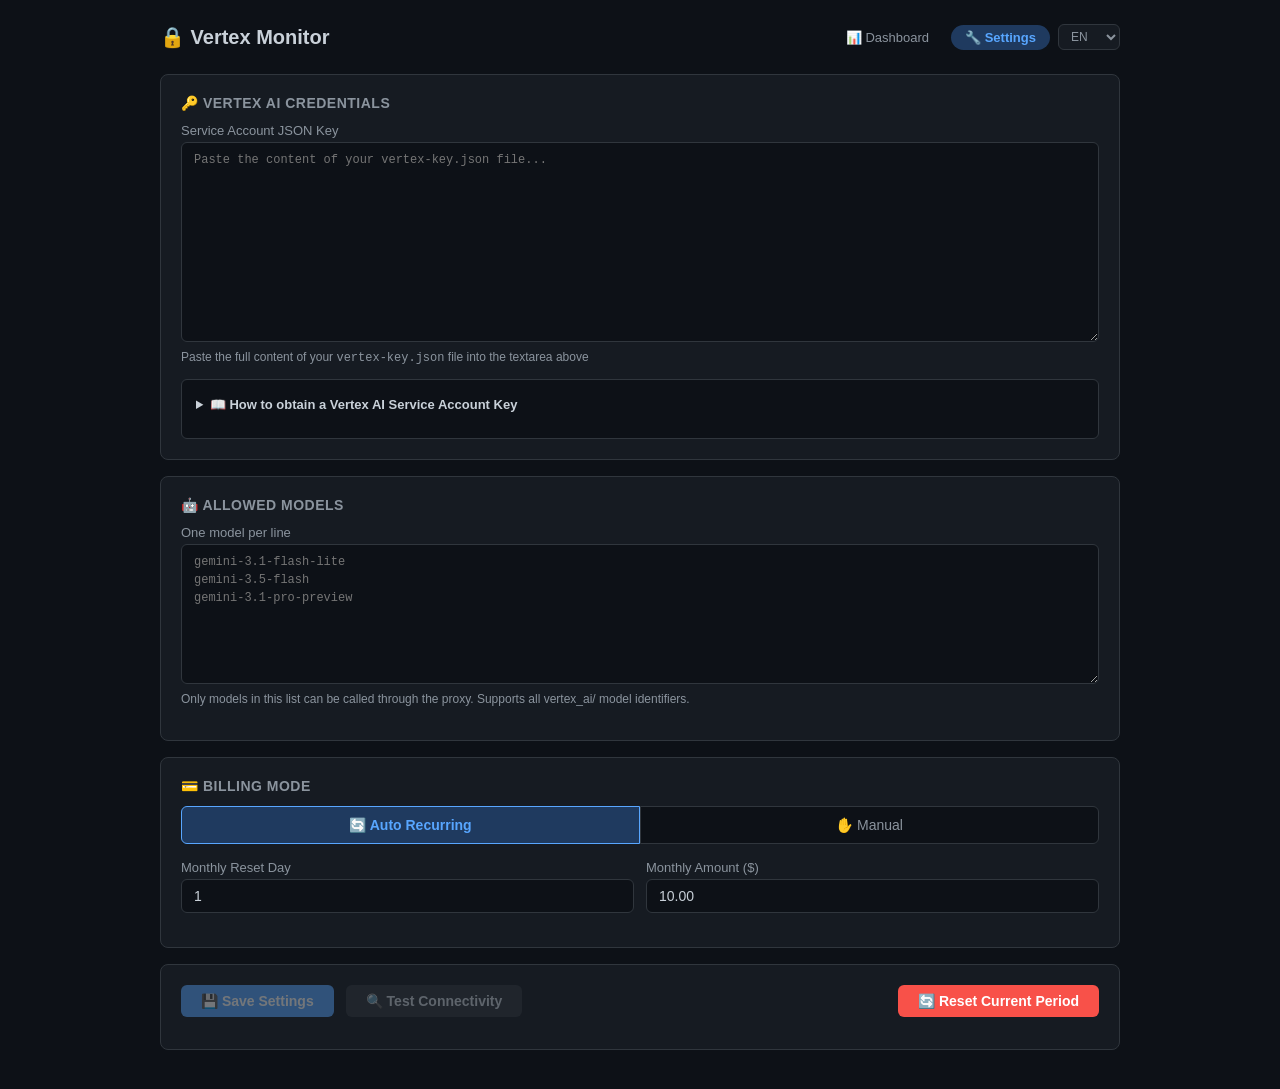
==== static/settings.html @ b78a031e "feat: dual-page UI + i18n + settings + charts + SSE proxy - Dashboard: balance overview, Chart.js do" ====
<!DOCTYPE html>
<html lang="en">
<head>
<meta charset="UTF-8">
<meta name="viewport" content="width=device-width, initial-scale=1.0">
<title data-i18n="nav_title">Vertex Monitor · Settings</title>
<style>
  :root {
    --bg: #0d1117; --card: #161b22; --border: #30363d;
    --text: #c9d1d9; --muted: #8b949e; --accent: #58a6ff;
    --green: #3fb950; --yellow: #d2991d; --red: #f85149; --radius: 8px;
  }
  * { margin: 0; padding: 0; box-sizing: border-box; }
  body {
    font-family: -apple-system, BlinkMacSystemFont, 'Segoe UI', sans-serif;
    background: var(--bg); color: var(--text);
    min-height: 100vh; padding: 24px;
  }
  .container { max-width: 960px; margin: 0 auto; }

  .nav { display: flex; align-items: center; gap: 16px; margin-bottom: 24px; }
  .nav h1 { font-size: 20px; margin: 0; }
  .nav-links { display: flex; gap: 8px; margin-left: auto; align-items: center; }
  .nav-links a {
    padding: 5px 14px; border-radius: 20px;
    font-size: 13px; text-decoration: none; color: var(--muted);
    transition: all 0.15s;
  }
  .nav-links a:hover { color: var(--text); background: var(--card); }
  .nav-links a.active { color: var(--accent); background: #1f3a5f; font-weight: 600; }

  .lang-select {
    width: auto; padding: 4px 8px;
    background: var(--card); border: 1px solid var(--border);
    border-radius: 6px; color: var(--muted); font-size: 12px;
    cursor: pointer; outline: none;
  }
  .lang-select:focus { border-color: var(--accent); }

  h2 { font-size: 14px; color: var(--muted); text-transform: uppercase; letter-spacing: 0.5px; margin-bottom: 12px; }

  .card { background: var(--card); border: 1px solid var(--border); border-radius: var(--radius); padding: 20px; margin-bottom: 16px; }

  .form-group { margin-bottom: 14px; }
  label { display: block; font-size: 13px; color: var(--muted); margin-bottom: 4px; }
  input, textarea, select {
    width: 100%; padding: 8px 12px; background: var(--bg);
    border: 1px solid var(--border); border-radius: 6px;
    color: var(--text); font-size: 14px; font-family: inherit;
  }
  textarea {
    min-height: 120px; resize: vertical;
    font-family: 'SF Mono', 'Fira Code', monospace; font-size: 12px; line-height: 1.5;
  }
  textarea.key-area { min-height: 200px; }
  textarea.model-area { min-height: 140px; }
  input[type="date"] { color-scheme: dark; cursor: pointer; }
  input[type="date"]::-webkit-calendar-picker-indicator { filter: invert(0.7); cursor: pointer; }
  .form-row { display: flex; gap: 12px; }
  .form-row > * { flex: 1; }

  .mode-tabs { display: flex; gap: 0; margin-bottom: 16px; }
  .mode-tab {
    flex: 1; padding: 10px; text-align: center; cursor: pointer;
    background: var(--bg); border: 1px solid var(--border); color: var(--muted);
    font-size: 14px; transition: all 0.15s;
  }
  .mode-tab:first-child { border-radius: 6px 0 0 6px; }
  .mode-tab:last-child { border-radius: 0 6px 6px 0; }
  .mode-tab.active { background: #1f3a5f; border-color: var(--accent); color: var(--accent); font-weight: 600; }

  .key-status { display: inline-flex; align-items: center; gap: 6px; padding: 4px 12px; border-radius: 12px; font-size: 12px; font-weight: 600; }
  .key-status.ok { background: #1a3a1a; color: var(--green); }
  .key-status.none { background: var(--bg); color: var(--muted); border: 1px solid var(--border); }

  .help-box { background: var(--bg); border: 1px solid var(--border); border-radius: 6px; padding: 14px; margin-top: 12px; font-size: 13px; color: var(--muted); line-height: 1.7; }
  .help-box strong { color: var(--text); }
  .help-box code { background: var(--card); padding: 1px 6px; border-radius: 4px; font-size: 12px; color: var(--accent); }
  .help-box ol, .help-box ul { padding-left: 20px; margin: 6px 0; }
  .help-box li { margin-bottom: 3px; }
  .help-box a { color: var(--accent); }

  .btn { padding: 8px 20px; border: none; border-radius: 6px; font-size: 14px; font-weight: 600; cursor: pointer; transition: opacity 0.15s; }
  .btn:disabled { opacity: 0.4; cursor: not-allowed; }
  .btn:not(:disabled):hover { opacity: 0.85; }
  .btn-primary { background: var(--accent); color: #fff; }
  .btn-danger { background: var(--red); color: #fff; }
  .btn-secondary { background: var(--border); color: var(--text); }

  .btn-row { display: flex; gap: 12px; align-items: center; flex-wrap: wrap; }
  .btn-row .spacer { flex: 1; }
  #testResult { font-size: 13px; line-height: 1.5; }
  .hint { font-size: 12px; color: var(--yellow); display: none; }

  .modal-overlay { display: none; position: fixed; top: 0; left: 0; width: 100%; height: 100%; background: rgba(0,0,0,0.65); z-index: 1000; align-items: center; justify-content: center; }
  .modal-overlay.show { display: flex; }
  .modal { background: var(--card); border: 1px solid var(--border); border-radius: 12px; padding: 28px; max-width: 400px; width: 90%; text-align: center; }
  .modal .icon { font-size: 40px; margin-bottom: 12px; }
  .modal .msg { font-size: 15px; margin-bottom: 16px; color: var(--text); }
  .modal .btn { min-width: 100px; }

  @media (max-width: 640px) { .form-row { flex-direction: column; } }
</style>
<script src="/static/i18n.js"></script>
</head>
<body>
<div class="container">
  <div class="nav">
    <h1>🔒 <span data-i18n="nav_title">Vertex Monitor</span></h1>
    <div class="nav-links">
      <a href="/">📊 <span data-i18n="nav_dashboard">Dashboard</span></a>
      <a href="/settings" class="active">🔧 <span data-i18n="nav_settings">Settings</span></a>
      <select class="lang-select" onchange="i18n.setLang(this.value)">
        <option value="en">EN</option>
        <option value="zh-CN">中文</option>
      </select>
    </div>
  </div>

  <!-- Vertex Credentials -->
  <div class="card">
    <h2>🔑 <span data-i18n="key_title">Vertex AI Credentials</span> <span id="keyStatusBadge"></span></h2>
    <div class="form-group">
      <label data-i18n="key_label">Service Account JSON Key</label>
      <textarea class="key-area" id="keyJson" data-i18n="key_placeholder" placeholder="Paste the content of your vertex-key.json file..." oninput="onDirty()"></textarea>
      <div style="font-size:12px;color:var(--muted);margin-top:4px;">
        <span data-i18n="key_hint">Paste the full content of your</span> <code>vertex-key.json</code> <span data-i18n="key_hint_file">file into the textarea above</span>
      </div>
    </div>

    <details class="help-box" style="cursor:pointer;">
      <summary style="font-weight:600;color:var(--text);margin-bottom:8px;">📖 <span data-i18n="key_help_title">How to obtain a Vertex AI Service Account Key</span></summary>
      <ol>
        <li><span data-i18n="key_help_step1">Open</span> <a href="https://console.cloud.google.com/apis/credentials" target="_blank" rel="noopener">Google Cloud Console → Credentials</a></li>
        <li data-i18n="key_help_step2">Select your project (e.g. ai-project-384207)</li>
        <li data-i18n="key_help_step3">Click Create Credentials → Service Account</li>
        <li data-i18n="key_help_step4">Name your service account (e.g. vertex-monitor), click Create</li>
        <li data-i18n="key_help_step5">Assign role: Vertex AI User (or Vertex AI Administrator)</li>
        <li data-i18n="key_help_step6">After creation, click the account → Keys tab</li>
        <li data-i18n="key_help_step7">Click Add Key → Create New Key, choose JSON format</li>
        <li data-i18n="key_help_step8">Download the file, open it in a text editor, copy all content and paste above</li>
      </ol>
      <p style="margin-top:8px;font-size:12px;">⚠️ <span data-i18n="key_help_security">Security notice: The key is stored only inside the local Docker container and is never uploaded to external services.</span></p>
    </details>
  </div>

  <!-- Models -->
  <div class="card">
    <h2>🤖 <span data-i18n="models_title">Allowed Models</span></h2>
    <div class="form-group">
      <label data-i18n="models_label">One model per line</label>
      <textarea class="model-area" id="modelList" placeholder="gemini-3.1-flash-lite&#10;gemini-3.5-flash&#10;gemini-3.1-pro-preview" oninput="onDirty()"></textarea>
      <div style="font-size:12px;color:var(--muted);margin-top:4px;" data-i18n="models_hint">
        Only models in this list can be called through the proxy. Supports all vertex_ai/ model identifiers.
      </div>
    </div>
  </div>

  <!-- Billing -->
  <div class="card">
    <h2>💳 <span data-i18n="billing_title">Billing Mode</span></h2>
    <div class="mode-tabs">
      <div class="mode-tab active" id="tabAuto" onclick="switchMode('auto_recurring')">🔄 <span data-i18n="billing_auto">Auto Recurring</span></div>
      <div class="mode-tab" id="tabManual" onclick="switchMode('manual')">✋ <span data-i18n="billing_manual">Manual</span></div>
    </div>

    <div id="panelAuto">
      <div class="form-row">
        <div class="form-group">
          <label data-i18n="billing_reset_day">Monthly Reset Day</label>
          <input type="number" id="auto_reset_day" min="1" max="28" value="1" oninput="onDirty()">
        </div>
        <div class="form-group">
          <label data-i18n="billing_monthly_amount">Monthly Amount ($)</label>
          <input type="number" id="auto_monthly_amount" step="0.01" min="0" value="10.00" oninput="onDirty()">
        </div>
      </div>
    </div>

    <div id="panelManual" style="display:none">
      <div class="form-row">
        <div class="form-group">
          <label data-i18n="billing_balance">Balance ($)</label>
          <input type="number" id="manual_balance" step="0.01" min="0" value="10.00" oninput="onDirty()">
        </div>
        <div class="form-group">
          <label data-i18n="billing_expiry">Expiry Date</label>
          <input type="date" id="manual_expires_at" onchange="onDirty()">
        </div>
      </div>
    </div>
  </div>

  <!-- Actions -->
  <div class="card">
    <div class="btn-row">
      <button class="btn btn-primary" id="saveBtn" onclick="saveAll()" disabled>💾 <span data-i18n="btn_save">Save Settings</span></button>
      <span class="hint" id="dirtyHint">⚠ <span data-i18n="hint_unsaved">Unsaved changes</span></span>
      <button class="btn btn-secondary" id="testBtn" onclick="testAndSave()" disabled>🔍 <span data-i18n="btn_test">Test Connectivity</span></button>
      <span class="spacer"></span>
      <button class="btn btn-danger" onclick="resetNow()">🔄 <span data-i18n="btn_reset">Reset Current Period</span></button>
    </div>
    <div id="testResult" style="margin-top:12px;"></div>
  </div>
</div>

<div class="modal-overlay" id="notifyModal" onclick="closeNotify(event)">
  <div class="modal" onclick="event.stopPropagation()">
    <div class="icon" id="notifyIcon"></div>
    <div class="msg" id="notifyMsg"></div>
    <button class="btn btn-primary" onclick="closeNotify()">OK</button>
  </div>
</div>

<script>
(function(){
  var sel = document.querySelector('.lang-select');
  sel.value = i18n.getLang();
})();

var currentMode = 'auto_recurring';
var dirty = false;
var hasKey = false;
var initialModels = [];
var initialKeyLoaded = false;

function updateButtonStates() {
  var keyFilled = document.getElementById('keyJson').value.trim().length > 0;
  var modelsText = document.getElementById('modelList').value.trim();
  var modelsExist = modelsText.length > 0;
  document.getElementById('saveBtn').disabled = !dirty;
  document.getElementById('testBtn').disabled = !((keyFilled || hasKey) && modelsExist);
  document.getElementById('dirtyHint').style.display = dirty ? 'inline' : 'none';
}

function onDirty() { dirty = true; updateButtonStates(); }
document.getElementById('keyJson').addEventListener('input', updateButtonStates);
document.getElementById('modelList').addEventListener('input', updateButtonStates);

async function init() { await loadSettings(); await loadBilling(); }

async function loadSettings() {
  try {
    var r = await fetch('/api/settings');
    var d = await r.json();
    hasKey = d.has_key;
    var badge = document.getElementById('keyStatusBadge');
    if (d.has_key) {
      badge.innerHTML = '<span class="key-status ok">✅ ' + escHtml(d.key_preview) + '</span>';
    } else {
      badge.innerHTML = '<span class="key-status none">⚠ ' + i18n.t('key_status_none') + '</span>';
    }
    if (d.key_content) document.getElementById('keyJson').value = d.key_content;
    initialModels = d.models || [];
    document.getElementById('modelList').value = initialModels.join('\n');
    initialKeyLoaded = true;
    dirty = false;
    updateButtonStates();
  } catch(e) { console.error(e); }
}

async function loadBilling() {
  try {
    var r = await fetch('/api/config');
    var d = await r.json();
    currentMode = d.billing.mode;
    document.getElementById('auto_reset_day').value = d.billing.auto_reset_day;
    document.getElementById('auto_monthly_amount').value = d.billing.auto_monthly_amount;
    document.getElementById('manual_balance').value = d.billing.manual_balance;
    document.getElementById('manual_expires_at').value = d.billing.manual_expires_at ? d.billing.manual_expires_at.slice(0,10) : '';
    switchTabUI(currentMode);
  } catch(e) { console.error(e); }
}
init();

function switchMode(mode) { currentMode = mode; dirty = true; updateButtonStates(); switchTabUI(mode); }
function switchTabUI(mode) {
  document.getElementById('tabAuto').className = 'mode-tab' + (mode==='auto_recurring'?' active':'');
  document.getElementById('tabManual').className = 'mode-tab' + (mode==='manual'?' active':'');
  document.getElementById('panelAuto').style.display = mode==='auto_recurring'?'block':'none';
  document.getElementById('panelManual').style.display = mode==='manual'?'block':'none';
}

function validate() {
  var errors = [];
  var modelsText = document.getElementById('modelList').value.trim();
  if (!modelsText) errors.push(i18n.t('val_model_empty'));
  var keyJson = document.getElementById('keyJson').value.trim();
  if (keyJson) {
    try {
      var parsed = JSON.parse(keyJson);
      if (!parsed.private_key && !parsed.client_email) errors.push(i18n.t('val_key_missing_fields'));
    } catch(e) { errors.push(i18n.t('val_key_invalid_json') + ': ' + e.message); }
  }
  if (currentMode === 'auto_recurring') {
    var day = parseInt(document.getElementById('auto_reset_day').value);
    if (isNaN(day) || day<1 || day>28) errors.push(i18n.t('val_reset_day_range'));
    var amt = parseFloat(document.getElementById('auto_monthly_amount').value);
    if (isNaN(amt) || amt<0) errors.push(i18n.t('val_amount_nonnegative'));
  } else {
    var bal = parseFloat(document.getElementById('manual_balance').value);
    if (isNaN(bal) || bal<0) errors.push(i18n.t('val_amount_nonnegative'));
    if (!document.getElementById('manual_expires_at').value) errors.push(i18n.t('val_expiry_required'));
  }
  return { valid: errors.length===0, errors: errors };
}

async function saveAll() {
  var v = validate();
  if (!v.valid) { notify('⚠️', i18n.t('val_fix_errors') + ':<br><br>' + v.errors.map(function(e){return '· '+e;}).join('<br>')); return; }
  var modelsText = document.getElementById('modelList').value.trim();
  var newModels = modelsText.split('\n').map(function(s){return s.trim();}).filter(function(s){return s;});
  var keyJson = document.getElementById('keyJson').value.trim();
  var changed = JSON.stringify(newModels)!==JSON.stringify(initialModels) || keyJson.length>0;
  if (changed) {
    try {
      var body = {models:newModels};
      if (keyJson) body.vertex_key_json = keyJson;
      var r = await fetch('/api/settings', {method:'POST',headers:{'Content-Type':'application/json'},body:JSON.stringify(body)});
      var d = await r.json();
      if (!d.ok) { var em = d.detail?(d.detail.message||d.detail.error||JSON.stringify(d.detail)):'Unknown'; notify('❌', i18n.t('val_save_failed')+': '+em); return; }
      initialModels = newModels;
      if (keyJson) { hasKey = true; document.getElementById('keyJson').value = ''; }
    } catch(e) { notify('❌', i18n.t('val_network_error')); return; }
  }
  var bb = {mode:currentMode};
  if (currentMode==='auto_recurring') {
    bb.auto_reset_day = parseInt(document.getElementById('auto_reset_day').value);
    bb.auto_monthly_amount = parseFloat(document.getElementById('auto_monthly_amount').value);
  } else {
    bb.manual_balance = parseFloat(document.getElementById('manual_balance').value);
    bb.manual_expires_at = document.getElementById('manual_expires_at').value;
  }
  try {
    var r2 = await fetch('/api/config', {method:'POST',headers:{'Content-Type':'application/json'},body:JSON.stringify(bb)});
    var d2 = await r2.json();
    if (d2.ok) { dirty=false; updateButtonStates(); notify('✅', i18n.t('notify_saved')); }
    else { notify('❌', i18n.t('val_billing_failed')); }
  } catch(e) { notify('❌', i18n.t('val_network_error')); }
}

async function testAndSave() {
  var v = validate();
  if (!v.valid) { notify('⚠️', i18n.t('val_fix_errors')+':<br><br>'+v.errors.map(function(e){return '· '+e;}).join('<br>')); return; }
  var btn = document.getElementById('testBtn');
  var result = document.getElementById('testResult');
  btn.disabled = true; btn.textContent = '⏳ ' + i18n.t('btn_saving'); result.innerHTML = '';
  var modelsText = document.getElementById('modelList').value.trim();
  var newModels = modelsText.split('\n').map(function(s){return s.trim();}).filter(function(s){return s;});
  var keyJson = document.getElementById('keyJson').value.trim();
  try {
    var body = {models:newModels};
    if (keyJson) body.vertex_key_json = keyJson;
    var sr = await fetch('/api/settings', {method:'POST',headers:{'Content-Type':'application/json'},body:JSON.stringify(body)});
    var sd = await sr.json();
    if (!sd.ok) { var em = sd.detail?(sd.detail.message||sd.detail.error||JSON.stringify(sd.detail)):'Unknown'; result.innerHTML = '<span style="color:var(--red)">❌ '+i18n.t('test_fail_save')+': '+escHtml(em)+'</span>'; updateButtonStates(); btn.textContent = '🔍 '+i18n.t('btn_test'); return; }
    initialModels = newModels;
    if (keyJson) { hasKey = true; document.getElementById('keyJson').value = ''; }
    btn.textContent = '⏳ ' + i18n.t('btn_testing');
    var tr = await fetch('/api/test', {method:'POST'});
    if (tr.ok) {
      var td = await tr.json();
      result.innerHTML = '<span style="color:var(--green)">✅ '+i18n.t('test_ok')+'</span> &nbsp;<span style="color:var(--muted)">'+escHtml(td.model)+': "'+escHtml(td.response)+'"</span>';
    } else {
      var te = await tr.json();
      result.innerHTML = '<span style="color:var(--red)">❌ '+i18n.t('test_fail_conn')+'</span> &nbsp;<span style="color:var(--muted)">'+escHtml(te.error||te.detail||'Unknown')+'</span>';
    }
  } catch(e) { result.innerHTML = '<span style="color:var(--red)">❌ '+i18n.t('test_fail_net')+'</span>'; }
  dirty = false; updateButtonStates(); btn.textContent = '🔍 '+i18n.t('btn_test');
}

async function resetNow() {
  if (!confirm(i18n.t('common_confirm_reset'))) return;
  try { await fetch('/api/reset',{method:'POST'}); notify('✅', i18n.t('notify_reset')); await loadBilling(); }
  catch(e) { notify('❌', i18n.t('val_network_error')); }
}

function notify(icon, msg) {
  document.getElementById('notifyIcon').textContent = icon;
  document.getElementById('notifyMsg').innerHTML = msg;
  document.getElementById('notifyModal').classList.add('show');
}
function closeNotify(e) {
  if (e && e.target !== document.getElementById('notifyModal')) return;
  document.getElementById('notifyModal').classList.remove('show');
}
function escHtml(s) { var d = document.createElement('div'); d.textContent = s; return d.innerHTML; }
document.addEventListener('keydown', function(e) { if (e.key==='Escape') closeNotify(); });
</script>
</body>
</html>
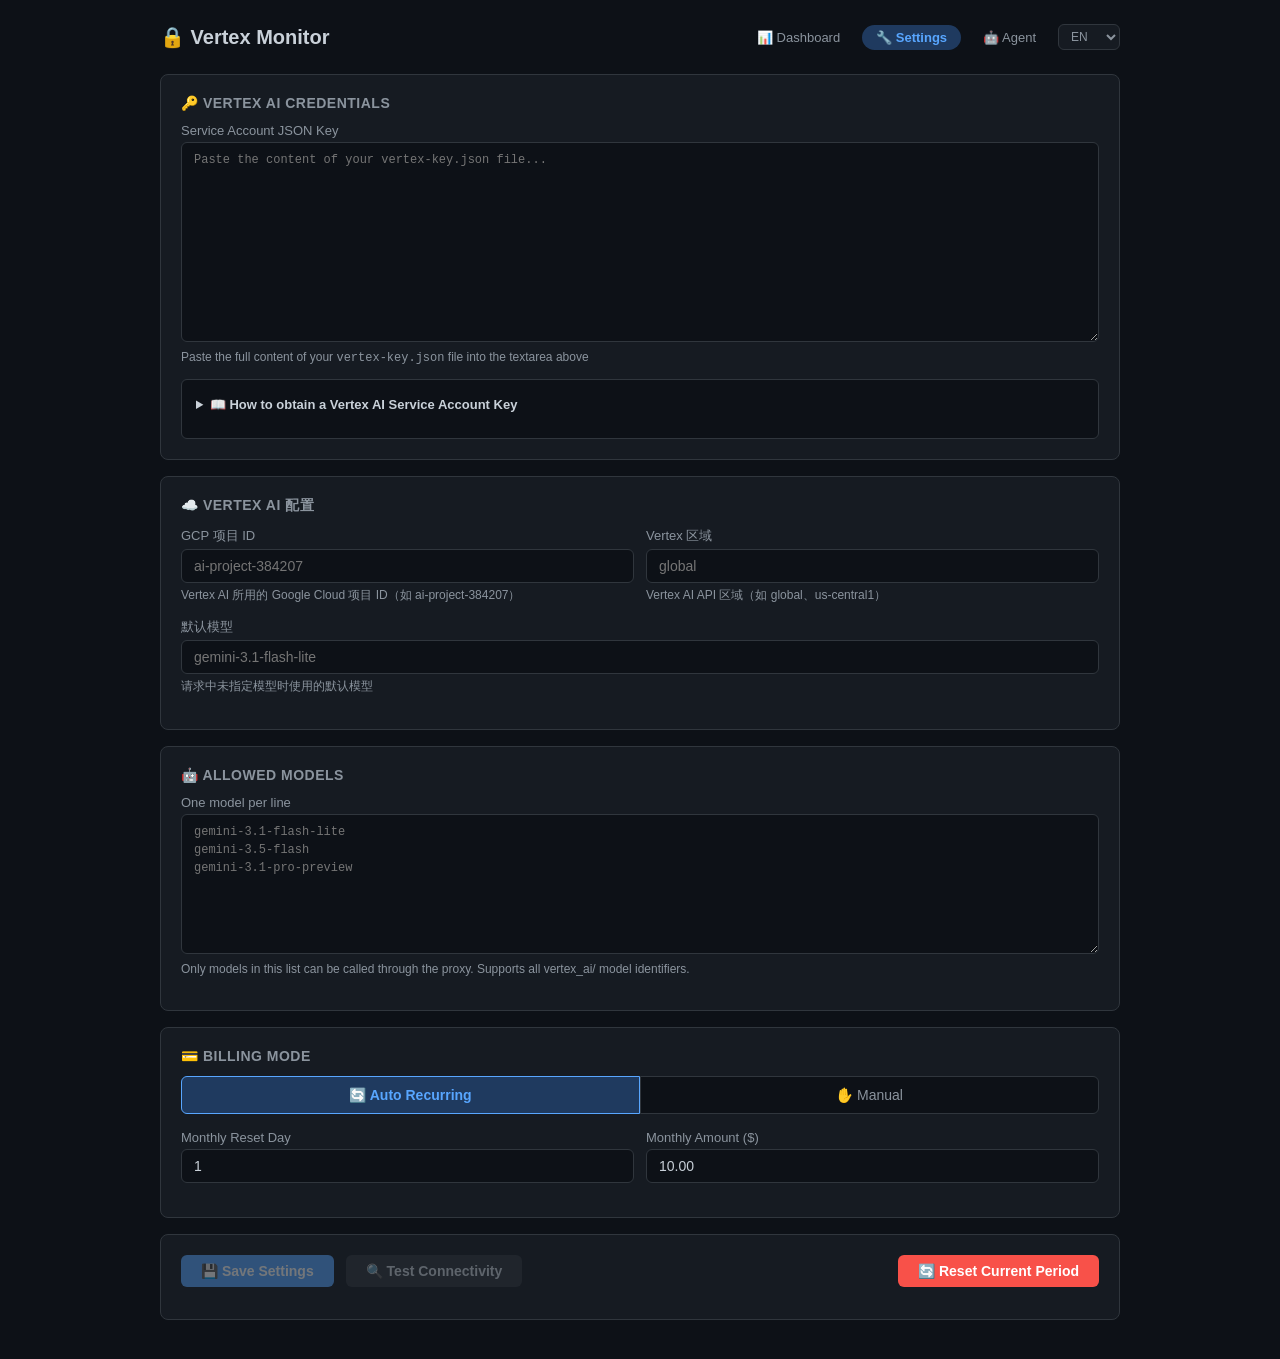
==== commit 7e9dd0ce: "feat: move config to Settings UI + GitHub Release workflow - Move all config.json fields (vertex_pro" ====
--- a/static/settings.html
+++ b/static/settings.html
@@ -11,6 +11,7 @@
     --green: #3fb950; --yellow: #d2991d; --red: #f85149; --radius: 8px;
   }
   * { margin: 0; padding: 0; box-sizing: border-box; }
+  .i18n-hide { visibility: hidden; }
   body {
     font-family: -apple-system, BlinkMacSystemFont, 'Segoe UI', sans-serif;
     background: var(--bg); color: var(--text);
@@ -43,7 +44,7 @@
 
   .form-group { margin-bottom: 14px; }
   label { display: block; font-size: 13px; color: var(--muted); margin-bottom: 4px; }
-  input, textarea, select {
+  input, textarea, select:not(.lang-select) {
     width: 100%; padding: 8px 12px; background: var(--bg);
     border: 1px solid var(--border); border-radius: 6px;
     color: var(--text); font-size: 14px; font-family: inherit;
@@ -92,6 +93,26 @@
   #testResult { font-size: 13px; line-height: 1.5; }
   .hint { font-size: 12px; color: var(--yellow); display: none; }
 
+  .help-icon {
+    display: inline-flex; align-items: center; justify-content: center;
+    width: 16px; height: 16px; border-radius: 50%;
+    background: var(--border); color: var(--muted);
+    font-size: 11px; font-weight: 700; cursor: pointer;
+    margin-left: 4px; vertical-align: middle; transition: all 0.15s;
+  }
+  .help-icon:hover { background: var(--accent); color: #fff; }
+
+  .content-modal .modal { max-width: 560px; text-align: left; }
+  .content-modal .modal-title { font-size: 16px; font-weight: 700; margin-bottom: 16px; color: var(--text); }
+  .content-modal .modal-body { font-size: 13px; color: var(--muted); line-height: 1.7; max-height: 60vh; overflow-y: auto; }
+  .content-modal .modal-body strong { color: var(--text); }
+  .content-modal .modal-body code { background: var(--bg); padding: 1px 6px; border-radius: 4px; font-size: 12px; color: var(--accent); }
+  .content-modal .modal-body pre { background: var(--bg); border: 1px solid var(--border); border-radius: 6px; padding: 12px; overflow-x: auto; margin: 8px 0; }
+  .content-modal .modal-body pre code { background: none; padding: 0; font-size: 12px; line-height: 1.5; }
+  .content-modal .modal-body ol, .content-modal .modal-body ul { padding-left: 20px; margin: 6px 0; }
+  .content-modal .modal-body li { margin-bottom: 4px; }
+  .content-modal .modal-body a { color: var(--accent); }
+
   .modal-overlay { display: none; position: fixed; top: 0; left: 0; width: 100%; height: 100%; background: rgba(0,0,0,0.65); z-index: 1000; align-items: center; justify-content: center; }
   .modal-overlay.show { display: flex; }
   .modal { background: var(--card); border: 1px solid var(--border); border-radius: 12px; padding: 28px; max-width: 400px; width: 90%; text-align: center; }
@@ -102,14 +123,16 @@
   @media (max-width: 640px) { .form-row { flex-direction: column; } }
 </style>
 <script src="/static/i18n.js"></script>
+<script>if(i18n.getLang()!=='en'){i18n.applyAll()}</script>
 </head>
-<body>
+<body class="i18n-hide">
 <div class="container">
   <div class="nav">
     <h1>🔒 <span data-i18n="nav_title">Vertex Monitor</span></h1>
     <div class="nav-links">
       <a href="/">📊 <span data-i18n="nav_dashboard">Dashboard</span></a>
       <a href="/settings" class="active">🔧 <span data-i18n="nav_settings">Settings</span></a>
+      <a href="javascript:void(0)" onclick="showAgentHelp()">🤖 <span data-i18n="nav_agent">Agent</span></a>
       <select class="lang-select" onchange="i18n.setLang(this.value)">
         <option value="en">EN</option>
         <option value="zh-CN">中文</option>
@@ -144,6 +167,28 @@
     </details>
   </div>
 
+  <!-- Vertex Configuration -->
+  <div class="card">
+    <h2>☁️ <span data-i18n="vertex_config_title">Vertex AI Configuration</span></h2>
+    <div class="form-row">
+      <div class="form-group">
+        <label data-i18n="vertex_project_label">GCP Project ID</label>
+        <input type="text" id="vertexProject" placeholder="ai-project-384207" oninput="onDirty()">
+        <div style="font-size:12px;color:var(--muted);margin-top:4px;" data-i18n="vertex_project_hint">The Google Cloud project ID for Vertex AI</div>
+      </div>
+      <div class="form-group">
+        <label data-i18n="vertex_location_label">Vertex Location</label>
+        <input type="text" id="vertexLocation" placeholder="global" oninput="onDirty()">
+        <div style="font-size:12px;color:var(--muted);margin-top:4px;" data-i18n="vertex_location_hint">Region for Vertex AI API</div>
+      </div>
+    </div>
+    <div class="form-group">
+      <label data-i18n="vertex_model_label">Default Model</label>
+      <input type="text" id="vertexModel" placeholder="gemini-3.1-flash-lite" oninput="onDirty()">
+      <div style="font-size:12px;color:var(--muted);margin-top:4px;" data-i18n="vertex_model_hint">The default model used when no model is specified</div>
+    </div>
+  </div>
+
   <!-- Models -->
   <div class="card">
     <h2>🤖 <span data-i18n="models_title">Allowed Models</span></h2>
@@ -180,7 +225,7 @@
     <div id="panelManual" style="display:none">
       <div class="form-row">
         <div class="form-group">
-          <label data-i18n="billing_balance">Balance ($)</label>
+          <label><span data-i18n="billing_balance">Balance ($)</span> <span class="help-icon" onclick="showBalanceHelp()">?</span></label>
           <input type="number" id="manual_balance" step="0.01" min="0" value="10.00" oninput="onDirty()">
         </div>
         <div class="form-group">
@@ -212,8 +257,20 @@
   </div>
 </div>
 
+<div class="modal-overlay content-modal" id="helpModal" onclick="closeHelp(event)">
+  <div class="modal" onclick="event.stopPropagation()">
+    <div class="modal-title" id="helpTitle"></div>
+    <div class="modal-body" id="helpBody"></div>
+    <div style="text-align:center;margin-top:16px;">
+      <button class="btn btn-primary" onclick="closeHelp()">OK</button>
+    </div>
+  </div>
+</div>
+
 <script>
 (function(){
+  i18n.applyAll();
+  document.body.classList.remove('i18n-hide');
   var sel = document.querySelector('.lang-select');
   sel.value = i18n.getLang();
 })();
@@ -253,6 +310,9 @@
     if (d.key_content) document.getElementById('keyJson').value = d.key_content;
     initialModels = d.models || [];
     document.getElementById('modelList').value = initialModels.join('\n');
+    document.getElementById('vertexProject').value = d.vertex_project || '';
+    document.getElementById('vertexLocation').value = d.vertex_location || '';
+    document.getElementById('vertexModel').value = d.vertex_model || '';
     initialKeyLoaded = true;
     dirty = false;
     updateButtonStates();
@@ -314,7 +374,12 @@
   var changed = JSON.stringify(newModels)!==JSON.stringify(initialModels) || keyJson.length>0;
   if (changed) {
     try {
-      var body = {models:newModels};
+      var body = {
+        models: newModels,
+        vertex_project: document.getElementById('vertexProject').value.trim(),
+        vertex_location: document.getElementById('vertexLocation').value.trim(),
+        vertex_model: document.getElementById('vertexModel').value.trim(),
+      };
       if (keyJson) body.vertex_key_json = keyJson;
       var r = await fetch('/api/settings', {method:'POST',headers:{'Content-Type':'application/json'},body:JSON.stringify(body)});
       var d = await r.json();
@@ -349,7 +414,12 @@
   var newModels = modelsText.split('\n').map(function(s){return s.trim();}).filter(function(s){return s;});
   var keyJson = document.getElementById('keyJson').value.trim();
   try {
-    var body = {models:newModels};
+    var body = {
+      models: newModels,
+      vertex_project: document.getElementById('vertexProject').value.trim(),
+      vertex_location: document.getElementById('vertexLocation').value.trim(),
+      vertex_model: document.getElementById('vertexModel').value.trim(),
+    };
     if (keyJson) body.vertex_key_json = keyJson;
     var sr = await fetch('/api/settings', {method:'POST',headers:{'Content-Type':'application/json'},body:JSON.stringify(body)});
     var sd = await sr.json();
@@ -385,7 +455,57 @@
   document.getElementById('notifyModal').classList.remove('show');
 }
 function escHtml(s) { var d = document.createElement('div'); d.textContent = s; return d.innerHTML; }
-document.addEventListener('keydown', function(e) { if (e.key==='Escape') closeNotify(); });
+document.addEventListener('keydown', function(e) { if (e.key==='Escape') { closeNotify(); closeHelp(); } });
+
+function openHelp(title, bodyHtml) {
+  document.getElementById('helpTitle').textContent = title;
+  document.getElementById('helpBody').innerHTML = bodyHtml;
+  document.getElementById('helpModal').classList.add('show');
+}
+function closeHelp(e) {
+  if (e && e.target !== document.getElementById('helpModal')) return;
+  document.getElementById('helpModal').classList.remove('show');
+}
+
+function showBalanceHelp() {
+  openHelp(i18n.t('balance_help_title'),
+    '<ol>' +
+    '<li>' + i18n.t('balance_help_step1') + ' <a href="https://console.cloud.google.com/billing" target="_blank" rel="noopener">Google Cloud Console → Billing</a></li>' +
+    '<li>' + i18n.t('balance_help_step2') + '</li>' +
+    '<li>' + i18n.t('balance_help_step3') + '</li>' +
+    '<li>' + i18n.t('balance_help_step4') + '</li>' +
+    '</ol>' +
+    '<p style="margin-top:10px;">💡 <strong>' + i18n.t('balance_help_tip_label') + '</strong> ' + i18n.t('balance_help_tip') + '</p>'
+  );
+}
+
+function showAgentHelp() {
+  openHelp(i18n.t('agent_help_title'),
+    '<p>' + i18n.t('agent_help_desc') + '</p>' +
+    '<p style="margin-top:8px;"><strong>' + i18n.t('agent_help_endpoint') + ':</strong> <code>POST /v1/chat/completions</code></p>' +
+    '<p style="margin-top:14px;"><strong>' + i18n.t('agent_help_hermes') + '</strong></p>' +
+    '<ol>' +
+    '<li>' + i18n.t('agent_help_step1') + '</li>' +
+    '<li>' + i18n.t('agent_help_step2') + '</li>' +
+    '</ol>' +
+    '<pre><code>' + i18n.t('agent_help_config') + '</code></pre>' +
+    '<p style="margin-top:4px;">3. ' + i18n.t('agent_help_step3') + '</p>' +
+    '<p style="margin-top:10px;">💡 <strong>' + i18n.t('agent_help_note_label') + '</strong> ' + i18n.t('agent_help_note') + '</p>' +
+    '<hr style="border:none;border-top:1px solid var(--border);margin:16px 0;">' +
+    '<p><strong>' + i18n.t('agent_help_skill_title') + '</strong></p>' +
+    '<p style="margin-top:4px;">' + i18n.t('agent_help_skill_desc') + '</p>' +
+    '<p style="margin-top:12px;"><strong>' + i18n.t('agent_help_skill_install') + '</strong></p>' +
+    '<p style="margin-top:4px;">' + i18n.t('agent_help_skill_install_desc') + '</p>' +
+    '<pre><code>' + i18n.t('agent_help_skill_install_claude') + ':  ~/.claude/skills/vertex-monitor/SKILL.md\n' + i18n.t('agent_help_skill_install_hermes') + ':    ~/.hermes/skills/vertex-monitor/SKILL.md\n' + i18n.t('agent_help_skill_install_generic') + ':  &lt;project&gt;/.agents/skills/vertex-monitor/SKILL.md</code></pre>' +
+    '<p style="margin-top:12px;"><strong>' + i18n.t('agent_help_skill_usage') + '</strong></p>' +
+    '<p style="margin-top:4px;">' + i18n.t('agent_help_skill_usage_desc') + '</p>' +
+    '<ul style="margin-top:6px;padding-left:20px;font-size:13px;line-height:2;">' +
+    '<li>' + i18n.t('agent_help_skill_usage_ex1') + '</li>' +
+    '<li>' + i18n.t('agent_help_skill_usage_ex2') + '</li>' +
+    '<li>' + i18n.t('agent_help_skill_usage_ex3') + '</li>' +
+    '</ul>'
+  );
+}
 </script>
 </body>
 </html>
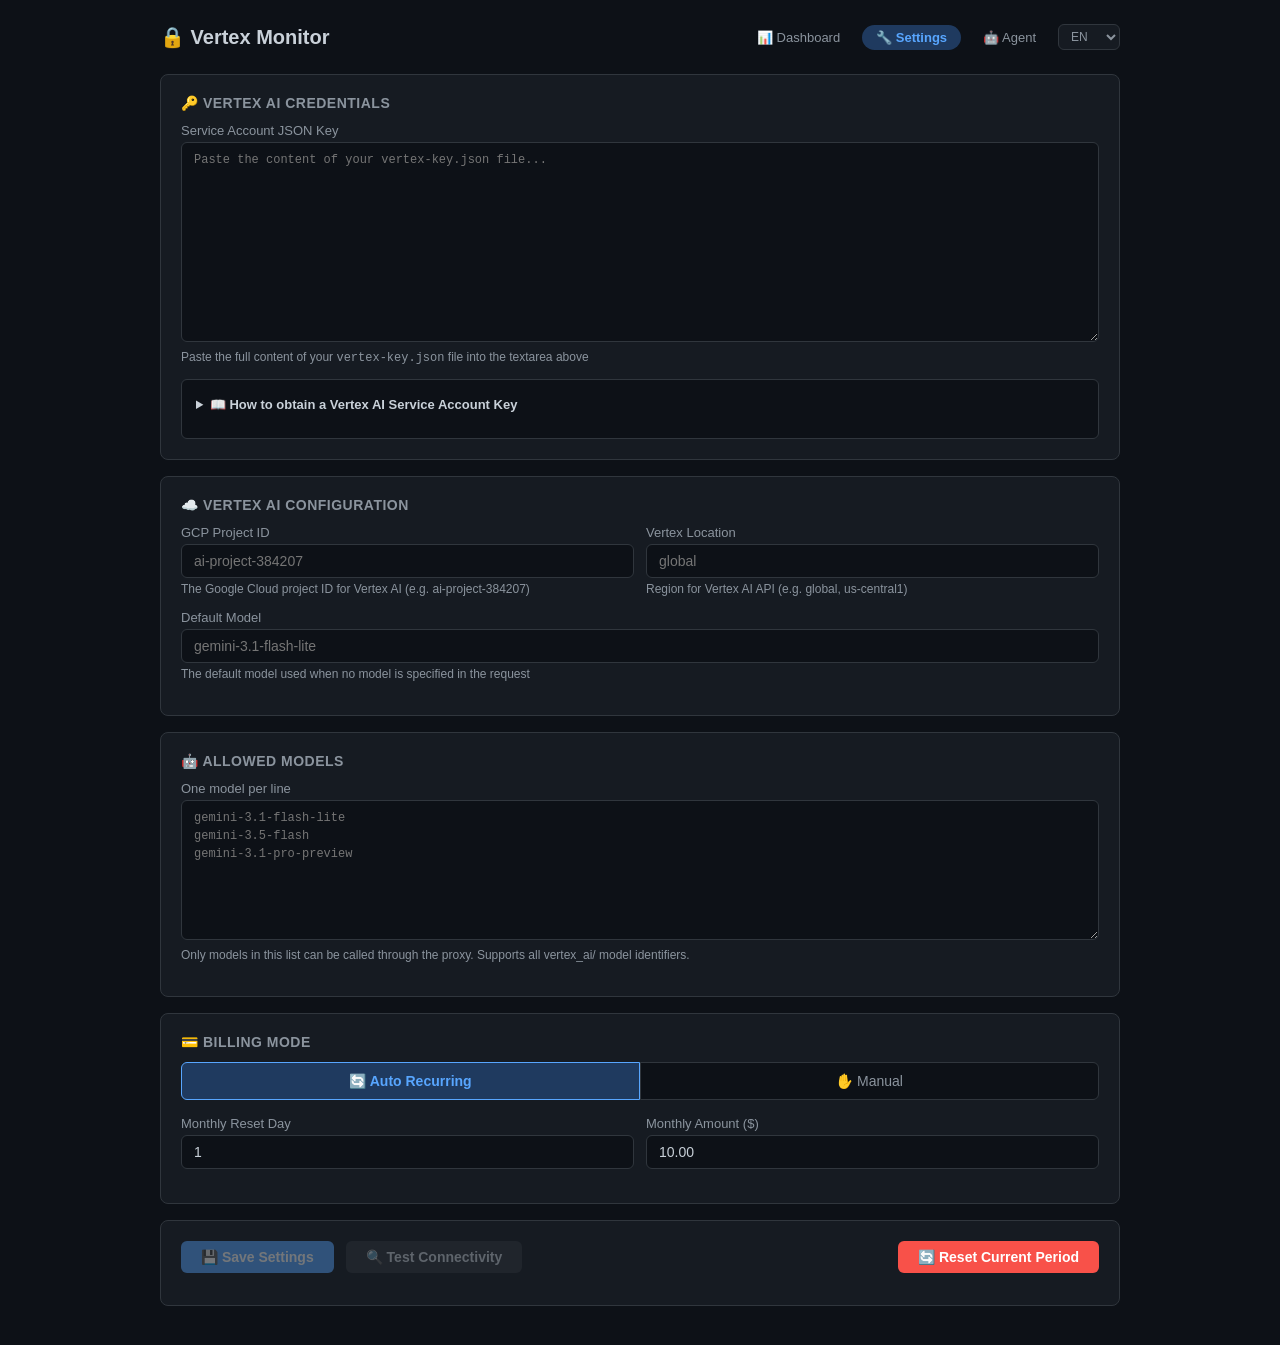
==== commit b05ca06b: "feat: v1.1.0 — SSE streaming, Skill API, shared CSS/JS, Docker hardening, screenshots - Add SSE stre" ====
--- a/static/settings.html
+++ b/static/settings.html
@@ -4,44 +4,8 @@
 <meta charset="UTF-8">
 <meta name="viewport" content="width=device-width, initial-scale=1.0">
 <title data-i18n="nav_title">Vertex Monitor · Settings</title>
+<link rel="stylesheet" href="/static/common.css">
 <style>
-  :root {
-    --bg: #0d1117; --card: #161b22; --border: #30363d;
-    --text: #c9d1d9; --muted: #8b949e; --accent: #58a6ff;
-    --green: #3fb950; --yellow: #d2991d; --red: #f85149; --radius: 8px;
-  }
-  * { margin: 0; padding: 0; box-sizing: border-box; }
-  .i18n-hide { visibility: hidden; }
-  body {
-    font-family: -apple-system, BlinkMacSystemFont, 'Segoe UI', sans-serif;
-    background: var(--bg); color: var(--text);
-    min-height: 100vh; padding: 24px;
-  }
-  .container { max-width: 960px; margin: 0 auto; }
-
-  .nav { display: flex; align-items: center; gap: 16px; margin-bottom: 24px; }
-  .nav h1 { font-size: 20px; margin: 0; }
-  .nav-links { display: flex; gap: 8px; margin-left: auto; align-items: center; }
-  .nav-links a {
-    padding: 5px 14px; border-radius: 20px;
-    font-size: 13px; text-decoration: none; color: var(--muted);
-    transition: all 0.15s;
-  }
-  .nav-links a:hover { color: var(--text); background: var(--card); }
-  .nav-links a.active { color: var(--accent); background: #1f3a5f; font-weight: 600; }
-
-  .lang-select {
-    width: auto; padding: 4px 8px;
-    background: var(--card); border: 1px solid var(--border);
-    border-radius: 6px; color: var(--muted); font-size: 12px;
-    cursor: pointer; outline: none;
-  }
-  .lang-select:focus { border-color: var(--accent); }
-
-  h2 { font-size: 14px; color: var(--muted); text-transform: uppercase; letter-spacing: 0.5px; margin-bottom: 12px; }
-
-  .card { background: var(--card); border: 1px solid var(--border); border-radius: var(--radius); padding: 20px; margin-bottom: 16px; }
-
   .form-group { margin-bottom: 14px; }
   label { display: block; font-size: 13px; color: var(--muted); margin-bottom: 4px; }
   input, textarea, select:not(.lang-select) {
@@ -81,13 +45,6 @@
   .help-box li { margin-bottom: 3px; }
   .help-box a { color: var(--accent); }
 
-  .btn { padding: 8px 20px; border: none; border-radius: 6px; font-size: 14px; font-weight: 600; cursor: pointer; transition: opacity 0.15s; }
-  .btn:disabled { opacity: 0.4; cursor: not-allowed; }
-  .btn:not(:disabled):hover { opacity: 0.85; }
-  .btn-primary { background: var(--accent); color: #fff; }
-  .btn-danger { background: var(--red); color: #fff; }
-  .btn-secondary { background: var(--border); color: var(--text); }
-
   .btn-row { display: flex; gap: 12px; align-items: center; flex-wrap: wrap; }
   .btn-row .spacer { flex: 1; }
   #testResult { font-size: 13px; line-height: 1.5; }
@@ -101,24 +58,6 @@
     margin-left: 4px; vertical-align: middle; transition: all 0.15s;
   }
   .help-icon:hover { background: var(--accent); color: #fff; }
-
-  .content-modal .modal { max-width: 560px; text-align: left; }
-  .content-modal .modal-title { font-size: 16px; font-weight: 700; margin-bottom: 16px; color: var(--text); }
-  .content-modal .modal-body { font-size: 13px; color: var(--muted); line-height: 1.7; max-height: 60vh; overflow-y: auto; }
-  .content-modal .modal-body strong { color: var(--text); }
-  .content-modal .modal-body code { background: var(--bg); padding: 1px 6px; border-radius: 4px; font-size: 12px; color: var(--accent); }
-  .content-modal .modal-body pre { background: var(--bg); border: 1px solid var(--border); border-radius: 6px; padding: 12px; overflow-x: auto; margin: 8px 0; }
-  .content-modal .modal-body pre code { background: none; padding: 0; font-size: 12px; line-height: 1.5; }
-  .content-modal .modal-body ol, .content-modal .modal-body ul { padding-left: 20px; margin: 6px 0; }
-  .content-modal .modal-body li { margin-bottom: 4px; }
-  .content-modal .modal-body a { color: var(--accent); }
-
-  .modal-overlay { display: none; position: fixed; top: 0; left: 0; width: 100%; height: 100%; background: rgba(0,0,0,0.65); z-index: 1000; align-items: center; justify-content: center; }
-  .modal-overlay.show { display: flex; }
-  .modal { background: var(--card); border: 1px solid var(--border); border-radius: 12px; padding: 28px; max-width: 400px; width: 90%; text-align: center; }
-  .modal .icon { font-size: 40px; margin-bottom: 12px; }
-  .modal .msg { font-size: 15px; margin-bottom: 16px; color: var(--text); }
-  .modal .btn { min-width: 100px; }
 
   @media (max-width: 640px) { .form-row { flex-direction: column; } }
 </style>
@@ -132,7 +71,7 @@
     <div class="nav-links">
       <a href="/">📊 <span data-i18n="nav_dashboard">Dashboard</span></a>
       <a href="/settings" class="active">🔧 <span data-i18n="nav_settings">Settings</span></a>
-      <a href="javascript:void(0)" onclick="showAgentHelp()">🤖 <span data-i18n="nav_agent">Agent</span></a>
+      <button type="button" onclick="showAgentHelp()">🤖 <span data-i18n="nav_agent">Agent</span></button>
       <select class="lang-select" onchange="i18n.setLang(this.value)">
         <option value="en">EN</option>
         <option value="zh-CN">中文</option>
@@ -146,7 +85,10 @@
     <div class="form-group">
       <label data-i18n="key_label">Service Account JSON Key</label>
       <textarea class="key-area" id="keyJson" data-i18n="key_placeholder" placeholder="Paste the content of your vertex-key.json file..." oninput="onDirty()"></textarea>
-      <div style="font-size:12px;color:var(--muted);margin-top:4px;">
+      <div id="keyHintNew" style="font-size:12px;color:var(--green);margin-top:4px;display:none;">
+        ✅ <span data-i18n="key_already_configured">Key already configured. Paste a new key above to replace.</span>
+      </div>
+      <div id="keyHintEmpty" style="font-size:12px;color:var(--muted);margin-top:4px;">
         <span data-i18n="key_hint">Paste the full content of your</span> <code>vertex-key.json</code> <span data-i18n="key_hint_file">file into the textarea above</span>
       </div>
     </div>
@@ -267,24 +209,25 @@
   </div>
 </div>
 
+<script src="/static/common.js"></script>
 <script>
 (function(){
   i18n.applyAll();
   document.body.classList.remove('i18n-hide');
-  var sel = document.querySelector('.lang-select');
+  const sel = document.querySelector('.lang-select');
   sel.value = i18n.getLang();
 })();
 
-var currentMode = 'auto_recurring';
-var dirty = false;
-var hasKey = false;
-var initialModels = [];
-var initialKeyLoaded = false;
+let currentMode = 'auto_recurring';
+let dirty = false;
+let hasKey = false;
+let initialModels = [];
+let initialKeyContent = '';
 
 function updateButtonStates() {
-  var keyFilled = document.getElementById('keyJson').value.trim().length > 0;
-  var modelsText = document.getElementById('modelList').value.trim();
-  var modelsExist = modelsText.length > 0;
+  const keyFilled = document.getElementById('keyJson').value.trim().length > 0;
+  const modelsText = document.getElementById('modelList').value.trim();
+  const modelsExist = modelsText.length > 0;
   document.getElementById('saveBtn').disabled = !dirty;
   document.getElementById('testBtn').disabled = !((keyFilled || hasKey) && modelsExist);
   document.getElementById('dirtyHint').style.display = dirty ? 'inline' : 'none';
@@ -298,38 +241,44 @@
 
 async function loadSettings() {
   try {
-    var r = await fetch('/api/settings');
-    var d = await r.json();
+    const r = await fetch('/api/settings');
+    if (!r.ok) throw new Error(`HTTP ${r.status}`);
+    const d = await r.json();
     hasKey = d.has_key;
-    var badge = document.getElementById('keyStatusBadge');
+    const badge = document.getElementById('keyStatusBadge');
     if (d.has_key) {
       badge.innerHTML = '<span class="key-status ok">✅ ' + escHtml(d.key_preview) + '</span>';
+      document.getElementById('keyHintNew').style.display = '';
+      document.getElementById('keyHintEmpty').style.display = 'none';
     } else {
-      badge.innerHTML = '<span class="key-status none">⚠ ' + i18n.t('key_status_none') + '</span>';
+      badge.innerHTML = '<span class="key-status none">⚠ ' + escHtml(i18n.t('key_status_none')) + '</span>';
+      document.getElementById('keyHintNew').style.display = 'none';
+      document.getElementById('keyHintEmpty').style.display = '';
     }
     if (d.key_content) document.getElementById('keyJson').value = d.key_content;
+    initialKeyContent = d.key_content || '';
     initialModels = d.models || [];
     document.getElementById('modelList').value = initialModels.join('\n');
     document.getElementById('vertexProject').value = d.vertex_project || '';
     document.getElementById('vertexLocation').value = d.vertex_location || '';
     document.getElementById('vertexModel').value = d.vertex_model || '';
-    initialKeyLoaded = true;
     dirty = false;
     updateButtonStates();
-  } catch(e) { console.error(e); }
+  } catch(e) { console.error('loadSettings failed:', e); }
 }
 
 async function loadBilling() {
   try {
-    var r = await fetch('/api/config');
-    var d = await r.json();
+    const r = await fetch('/api/config');
+    if (!r.ok) throw new Error(`HTTP ${r.status}`);
+    const d = await r.json();
     currentMode = d.billing.mode;
     document.getElementById('auto_reset_day').value = d.billing.auto_reset_day;
     document.getElementById('auto_monthly_amount').value = d.billing.auto_monthly_amount;
     document.getElementById('manual_balance').value = d.billing.manual_balance;
     document.getElementById('manual_expires_at').value = d.billing.manual_expires_at ? d.billing.manual_expires_at.slice(0,10) : '';
     switchTabUI(currentMode);
-  } catch(e) { console.error(e); }
+  } catch(e) { console.error('loadBilling failed:', e); }
 }
 init();
 
@@ -342,23 +291,23 @@
 }
 
 function validate() {
-  var errors = [];
-  var modelsText = document.getElementById('modelList').value.trim();
+  const errors = [];
+  const modelsText = document.getElementById('modelList').value.trim();
   if (!modelsText) errors.push(i18n.t('val_model_empty'));
-  var keyJson = document.getElementById('keyJson').value.trim();
+  const keyJson = document.getElementById('keyJson').value.trim();
   if (keyJson) {
     try {
-      var parsed = JSON.parse(keyJson);
-      if (!parsed.private_key && !parsed.client_email) errors.push(i18n.t('val_key_missing_fields'));
+      const parsed = JSON.parse(keyJson);
+      if (!parsed.private_key || !parsed.client_email) errors.push(i18n.t('val_key_missing_fields'));
     } catch(e) { errors.push(i18n.t('val_key_invalid_json') + ': ' + e.message); }
   }
   if (currentMode === 'auto_recurring') {
-    var day = parseInt(document.getElementById('auto_reset_day').value);
+    const day = parseInt(document.getElementById('auto_reset_day').value);
     if (isNaN(day) || day<1 || day>28) errors.push(i18n.t('val_reset_day_range'));
-    var amt = parseFloat(document.getElementById('auto_monthly_amount').value);
+    const amt = parseFloat(document.getElementById('auto_monthly_amount').value);
     if (isNaN(amt) || amt<0) errors.push(i18n.t('val_amount_nonnegative'));
   } else {
-    var bal = parseFloat(document.getElementById('manual_balance').value);
+    const bal = parseFloat(document.getElementById('manual_balance').value);
     if (isNaN(bal) || bal<0) errors.push(i18n.t('val_amount_nonnegative'));
     if (!document.getElementById('manual_expires_at').value) errors.push(i18n.t('val_expiry_required'));
   }
@@ -366,29 +315,31 @@
 }
 
 async function saveAll() {
-  var v = validate();
-  if (!v.valid) { notify('⚠️', i18n.t('val_fix_errors') + ':<br><br>' + v.errors.map(function(e){return '· '+e;}).join('<br>')); return; }
-  var modelsText = document.getElementById('modelList').value.trim();
-  var newModels = modelsText.split('\n').map(function(s){return s.trim();}).filter(function(s){return s;});
-  var keyJson = document.getElementById('keyJson').value.trim();
-  var changed = JSON.stringify(newModels)!==JSON.stringify(initialModels) || keyJson.length>0;
+  const v = validate();
+  if (!v.valid) { notify('⚠️', i18n.t('val_fix_errors') + ':<br><br>' + v.errors.map(e => '· '+e).join('<br>')); return; }
+  const modelsText = document.getElementById('modelList').value.trim();
+  const newModels = modelsText.split('\n').map(s => s.trim()).filter(s => s);
+  const keyJson = document.getElementById('keyJson').value.trim();
+  const keyChanged = keyJson !== initialKeyContent;
+  const changed = JSON.stringify(newModels) !== JSON.stringify(initialModels) || keyChanged;
   if (changed) {
     try {
-      var body = {
+      const body = {
         models: newModels,
         vertex_project: document.getElementById('vertexProject').value.trim(),
         vertex_location: document.getElementById('vertexLocation').value.trim(),
         vertex_model: document.getElementById('vertexModel').value.trim(),
       };
-      if (keyJson) body.vertex_key_json = keyJson;
-      var r = await fetch('/api/settings', {method:'POST',headers:{'Content-Type':'application/json'},body:JSON.stringify(body)});
-      var d = await r.json();
-      if (!d.ok) { var em = d.detail?(d.detail.message||d.detail.error||JSON.stringify(d.detail)):'Unknown'; notify('❌', i18n.t('val_save_failed')+': '+em); return; }
+      if (keyChanged && keyJson) body.vertex_key_json = keyJson;
+      const r = await fetch('/api/settings', {method:'POST',headers:{'Content-Type':'application/json'},body:JSON.stringify(body)});
+      if (!r.ok) { const err = await r.json().catch(() => ({})); notify('❌', i18n.t('val_save_failed')+': '+(err.detail?.message||err.message||r.status)); return; }
+      const d = await r.json();
+      if (!d.ok) { const em = d.detail?(d.detail.message||d.detail.error||JSON.stringify(d.detail)):'Unknown'; notify('❌', i18n.t('val_save_failed')+': '+em); return; }
       initialModels = newModels;
-      if (keyJson) { hasKey = true; document.getElementById('keyJson').value = ''; }
+      if (keyChanged && keyJson) { hasKey = true; document.getElementById('keyJson').value = ''; initialKeyContent = ''; }
     } catch(e) { notify('❌', i18n.t('val_network_error')); return; }
   }
-  var bb = {mode:currentMode};
+  const bb = {mode:currentMode};
   if (currentMode==='auto_recurring') {
     bb.auto_reset_day = parseInt(document.getElementById('auto_reset_day').value);
     bb.auto_monthly_amount = parseFloat(document.getElementById('auto_monthly_amount').value);
@@ -397,45 +348,48 @@
     bb.manual_expires_at = document.getElementById('manual_expires_at').value;
   }
   try {
-    var r2 = await fetch('/api/config', {method:'POST',headers:{'Content-Type':'application/json'},body:JSON.stringify(bb)});
-    var d2 = await r2.json();
+    const r2 = await fetch('/api/config', {method:'POST',headers:{'Content-Type':'application/json'},body:JSON.stringify(bb)});
+    if (!r2.ok) { notify('❌', i18n.t('val_billing_failed')); return; }
+    const d2 = await r2.json();
     if (d2.ok) { dirty=false; updateButtonStates(); notify('✅', i18n.t('notify_saved')); }
     else { notify('❌', i18n.t('val_billing_failed')); }
   } catch(e) { notify('❌', i18n.t('val_network_error')); }
 }
 
 async function testAndSave() {
-  var v = validate();
-  if (!v.valid) { notify('⚠️', i18n.t('val_fix_errors')+':<br><br>'+v.errors.map(function(e){return '· '+e;}).join('<br>')); return; }
-  var btn = document.getElementById('testBtn');
-  var result = document.getElementById('testResult');
+  const v = validate();
+  if (!v.valid) { notify('⚠️', i18n.t('val_fix_errors')+':<br><br>'+v.errors.map(e => '· '+e).join('<br>')); return; }
+  const btn = document.getElementById('testBtn');
+  const result = document.getElementById('testResult');
   btn.disabled = true; btn.textContent = '⏳ ' + i18n.t('btn_saving'); result.innerHTML = '';
-  var modelsText = document.getElementById('modelList').value.trim();
-  var newModels = modelsText.split('\n').map(function(s){return s.trim();}).filter(function(s){return s;});
-  var keyJson = document.getElementById('keyJson').value.trim();
+  const modelsText = document.getElementById('modelList').value.trim();
+  const newModels = modelsText.split('\n').map(s => s.trim()).filter(s => s);
+  const keyJson = document.getElementById('keyJson').value.trim();
+  const keyChanged = keyJson !== initialKeyContent;
   try {
-    var body = {
+    const body = {
       models: newModels,
       vertex_project: document.getElementById('vertexProject').value.trim(),
       vertex_location: document.getElementById('vertexLocation').value.trim(),
       vertex_model: document.getElementById('vertexModel').value.trim(),
     };
-    if (keyJson) body.vertex_key_json = keyJson;
-    var sr = await fetch('/api/settings', {method:'POST',headers:{'Content-Type':'application/json'},body:JSON.stringify(body)});
-    var sd = await sr.json();
-    if (!sd.ok) { var em = sd.detail?(sd.detail.message||sd.detail.error||JSON.stringify(sd.detail)):'Unknown'; result.innerHTML = '<span style="color:var(--red)">❌ '+i18n.t('test_fail_save')+': '+escHtml(em)+'</span>'; updateButtonStates(); btn.textContent = '🔍 '+i18n.t('btn_test'); return; }
+    if (keyChanged && keyJson) body.vertex_key_json = keyJson;
+    const sr = await fetch('/api/settings', {method:'POST',headers:{'Content-Type':'application/json'},body:JSON.stringify(body)});
+    if (!sr.ok) { result.innerHTML = '<span style="color:var(--red)">❌ '+escHtml(i18n.t('test_fail_save'))+'</span>'; updateButtonStates(); btn.textContent = '🔍 '+i18n.t('btn_test'); return; }
+    const sd = await sr.json();
+    if (!sd.ok) { const em = sd.detail?(sd.detail.message||sd.detail.error||JSON.stringify(sd.detail)):'Unknown'; result.innerHTML = '<span style="color:var(--red)">❌ '+escHtml(i18n.t('test_fail_save'))+': '+escHtml(em)+'</span>'; updateButtonStates(); btn.textContent = '🔍 '+i18n.t('btn_test'); return; }
     initialModels = newModels;
-    if (keyJson) { hasKey = true; document.getElementById('keyJson').value = ''; }
+    if (keyChanged && keyJson) { hasKey = true; document.getElementById('keyJson').value = ''; initialKeyContent = ''; }
     btn.textContent = '⏳ ' + i18n.t('btn_testing');
-    var tr = await fetch('/api/test', {method:'POST'});
+    const tr = await fetch('/api/test', {method:'POST'});
     if (tr.ok) {
-      var td = await tr.json();
-      result.innerHTML = '<span style="color:var(--green)">✅ '+i18n.t('test_ok')+'</span> &nbsp;<span style="color:var(--muted)">'+escHtml(td.model)+': "'+escHtml(td.response)+'"</span>';
+      const td = await tr.json();
+      result.innerHTML = '<span style="color:var(--green)">✅ '+escHtml(i18n.t('test_ok'))+'</span> &nbsp;<span style="color:var(--muted)">'+escHtml(td.model)+': "'+escHtml(td.response)+'"</span>';
     } else {
-      var te = await tr.json();
-      result.innerHTML = '<span style="color:var(--red)">❌ '+i18n.t('test_fail_conn')+'</span> &nbsp;<span style="color:var(--muted)">'+escHtml(te.error||te.detail||'Unknown')+'</span>';
+      const te = await tr.json().catch(() => ({}));
+      result.innerHTML = '<span style="color:var(--red)">❌ '+escHtml(i18n.t('test_fail_conn'))+'</span> &nbsp;<span style="color:var(--muted)">'+escHtml(te.error||te.detail||'Unknown')+'</span>';
     }
-  } catch(e) { result.innerHTML = '<span style="color:var(--red)">❌ '+i18n.t('test_fail_net')+'</span>'; }
+  } catch(e) { result.innerHTML = '<span style="color:var(--red)">❌ '+escHtml(i18n.t('test_fail_net'))+'</span>'; }
   dirty = false; updateButtonStates(); btn.textContent = '🔍 '+i18n.t('btn_test');
 }
 
@@ -444,68 +398,6 @@
   try { await fetch('/api/reset',{method:'POST'}); notify('✅', i18n.t('notify_reset')); await loadBilling(); }
   catch(e) { notify('❌', i18n.t('val_network_error')); }
 }
-
-function notify(icon, msg) {
-  document.getElementById('notifyIcon').textContent = icon;
-  document.getElementById('notifyMsg').innerHTML = msg;
-  document.getElementById('notifyModal').classList.add('show');
-}
-function closeNotify(e) {
-  if (e && e.target !== document.getElementById('notifyModal')) return;
-  document.getElementById('notifyModal').classList.remove('show');
-}
-function escHtml(s) { var d = document.createElement('div'); d.textContent = s; return d.innerHTML; }
-document.addEventListener('keydown', function(e) { if (e.key==='Escape') { closeNotify(); closeHelp(); } });
-
-function openHelp(title, bodyHtml) {
-  document.getElementById('helpTitle').textContent = title;
-  document.getElementById('helpBody').innerHTML = bodyHtml;
-  document.getElementById('helpModal').classList.add('show');
-}
-function closeHelp(e) {
-  if (e && e.target !== document.getElementById('helpModal')) return;
-  document.getElementById('helpModal').classList.remove('show');
-}
-
-function showBalanceHelp() {
-  openHelp(i18n.t('balance_help_title'),
-    '<ol>' +
-    '<li>' + i18n.t('balance_help_step1') + ' <a href="https://console.cloud.google.com/billing" target="_blank" rel="noopener">Google Cloud Console → Billing</a></li>' +
-    '<li>' + i18n.t('balance_help_step2') + '</li>' +
-    '<li>' + i18n.t('balance_help_step3') + '</li>' +
-    '<li>' + i18n.t('balance_help_step4') + '</li>' +
-    '</ol>' +
-    '<p style="margin-top:10px;">💡 <strong>' + i18n.t('balance_help_tip_label') + '</strong> ' + i18n.t('balance_help_tip') + '</p>'
-  );
-}
-
-function showAgentHelp() {
-  openHelp(i18n.t('agent_help_title'),
-    '<p>' + i18n.t('agent_help_desc') + '</p>' +
-    '<p style="margin-top:8px;"><strong>' + i18n.t('agent_help_endpoint') + ':</strong> <code>POST /v1/chat/completions</code></p>' +
-    '<p style="margin-top:14px;"><strong>' + i18n.t('agent_help_hermes') + '</strong></p>' +
-    '<ol>' +
-    '<li>' + i18n.t('agent_help_step1') + '</li>' +
-    '<li>' + i18n.t('agent_help_step2') + '</li>' +
-    '</ol>' +
-    '<pre><code>' + i18n.t('agent_help_config') + '</code></pre>' +
-    '<p style="margin-top:4px;">3. ' + i18n.t('agent_help_step3') + '</p>' +
-    '<p style="margin-top:10px;">💡 <strong>' + i18n.t('agent_help_note_label') + '</strong> ' + i18n.t('agent_help_note') + '</p>' +
-    '<hr style="border:none;border-top:1px solid var(--border);margin:16px 0;">' +
-    '<p><strong>' + i18n.t('agent_help_skill_title') + '</strong></p>' +
-    '<p style="margin-top:4px;">' + i18n.t('agent_help_skill_desc') + '</p>' +
-    '<p style="margin-top:12px;"><strong>' + i18n.t('agent_help_skill_install') + '</strong></p>' +
-    '<p style="margin-top:4px;">' + i18n.t('agent_help_skill_install_desc') + '</p>' +
-    '<pre><code>' + i18n.t('agent_help_skill_install_claude') + ':  ~/.claude/skills/vertex-monitor/SKILL.md\n' + i18n.t('agent_help_skill_install_hermes') + ':    ~/.hermes/skills/vertex-monitor/SKILL.md\n' + i18n.t('agent_help_skill_install_generic') + ':  &lt;project&gt;/.agents/skills/vertex-monitor/SKILL.md</code></pre>' +
-    '<p style="margin-top:12px;"><strong>' + i18n.t('agent_help_skill_usage') + '</strong></p>' +
-    '<p style="margin-top:4px;">' + i18n.t('agent_help_skill_usage_desc') + '</p>' +
-    '<ul style="margin-top:6px;padding-left:20px;font-size:13px;line-height:2;">' +
-    '<li>' + i18n.t('agent_help_skill_usage_ex1') + '</li>' +
-    '<li>' + i18n.t('agent_help_skill_usage_ex2') + '</li>' +
-    '<li>' + i18n.t('agent_help_skill_usage_ex3') + '</li>' +
-    '</ul>'
-  );
-}
 </script>
 </body>
 </html>
--- a/static/common.css
+++ b/static/common.css
@@ -0,0 +1,79 @@
+/* ── Shared Variables ── */
+:root {
+  --bg: #0d1117; --card: #161b22; --border: #30363d;
+  --text: #c9d1d9; --muted: #8b949e; --accent: #58a6ff;
+  --green: #3fb950; --yellow: #d2991d; --red: #f85149; --radius: 8px;
+}
+
+/* ── Reset ── */
+* { margin: 0; padding: 0; box-sizing: border-box; }
+.i18n-hide { visibility: hidden; }
+
+/* ── Base ── */
+body {
+  font-family: -apple-system, BlinkMacSystemFont, 'Segoe UI', sans-serif;
+  background: var(--bg); color: var(--text);
+  min-height: 100vh; padding: 24px;
+}
+.container { max-width: 960px; margin: 0 auto; }
+
+/* ── Nav ── */
+.nav { display: flex; align-items: center; gap: 16px; margin-bottom: 24px; }
+.nav h1 { font-size: 20px; margin: 0; }
+.nav-links { display: flex; gap: 8px; margin-left: auto; align-items: center; }
+.nav-links a, .nav-links button {
+  padding: 5px 14px; border-radius: 20px;
+  font-size: 13px; text-decoration: none; color: var(--muted);
+  transition: all 0.15s; background: none; border: none; cursor: pointer;
+  font-family: inherit;
+}
+.nav-links a:hover, .nav-links button:hover { color: var(--text); background: var(--card); }
+.nav-links a.active, .nav-links button.active { color: var(--accent); background: #1f3a5f; font-weight: 600; }
+
+.lang-select {
+  width: auto; padding: 4px 8px;
+  background: var(--card); border: 1px solid var(--border);
+  border-radius: 6px; color: var(--muted); font-size: 12px;
+  cursor: pointer; outline: none;
+}
+.lang-select:focus { border-color: var(--accent); }
+
+/* ── Card ── */
+h2 { font-size: 14px; color: var(--muted); text-transform: uppercase; letter-spacing: 0.5px; margin-bottom: 12px; }
+.card { background: var(--card); border: 1px solid var(--border); border-radius: var(--radius); padding: 20px; margin-bottom: 16px; }
+
+/* ── Buttons ── */
+.btn { padding: 8px 20px; border: none; border-radius: 6px; font-size: 14px; font-weight: 600; cursor: pointer; transition: opacity 0.15s; }
+.btn:hover { opacity: 0.85; }
+.btn:disabled { opacity: 0.4; cursor: not-allowed; }
+.btn:not(:disabled):hover { opacity: 0.85; }
+.btn-primary { background: var(--accent); color: #fff; }
+.btn-danger { background: var(--red); color: #fff; }
+.btn-secondary { background: var(--border); color: var(--text); }
+
+/* ── Modal ── */
+.modal-overlay {
+  display: none; position: fixed; top: 0; left: 0; width: 100%; height: 100%;
+  background: rgba(0,0,0,0.65); z-index: 1000;
+  align-items: center; justify-content: center;
+}
+.modal-overlay.show { display: flex; }
+.modal {
+  background: var(--card); border: 1px solid var(--border);
+  border-radius: 12px; padding: 28px; max-width: 400px; width: 90%;
+  text-align: center;
+}
+.modal .icon { font-size: 40px; margin-bottom: 12px; }
+.modal .msg { font-size: 15px; margin-bottom: 16px; color: var(--text); }
+.modal .btn { min-width: 100px; }
+
+.content-modal .modal { max-width: 560px; text-align: left; }
+.content-modal .modal-title { font-size: 16px; font-weight: 700; margin-bottom: 16px; color: var(--text); }
+.content-modal .modal-body { font-size: 13px; color: var(--muted); line-height: 1.7; max-height: 60vh; overflow-y: auto; }
+.content-modal .modal-body strong { color: var(--text); }
+.content-modal .modal-body code { background: var(--bg); padding: 1px 6px; border-radius: 4px; font-size: 12px; color: var(--accent); }
+.content-modal .modal-body pre { background: var(--bg); border: 1px solid var(--border); border-radius: 6px; padding: 12px; overflow-x: auto; margin: 8px 0; }
+.content-modal .modal-body pre code { background: none; padding: 0; font-size: 12px; line-height: 1.5; }
+.content-modal .modal-body ol, .content-modal .modal-body ul { padding-left: 20px; margin: 6px 0; }
+.content-modal .modal-body li { margin-bottom: 4px; }
+.content-modal .modal-body a { color: var(--accent); }
